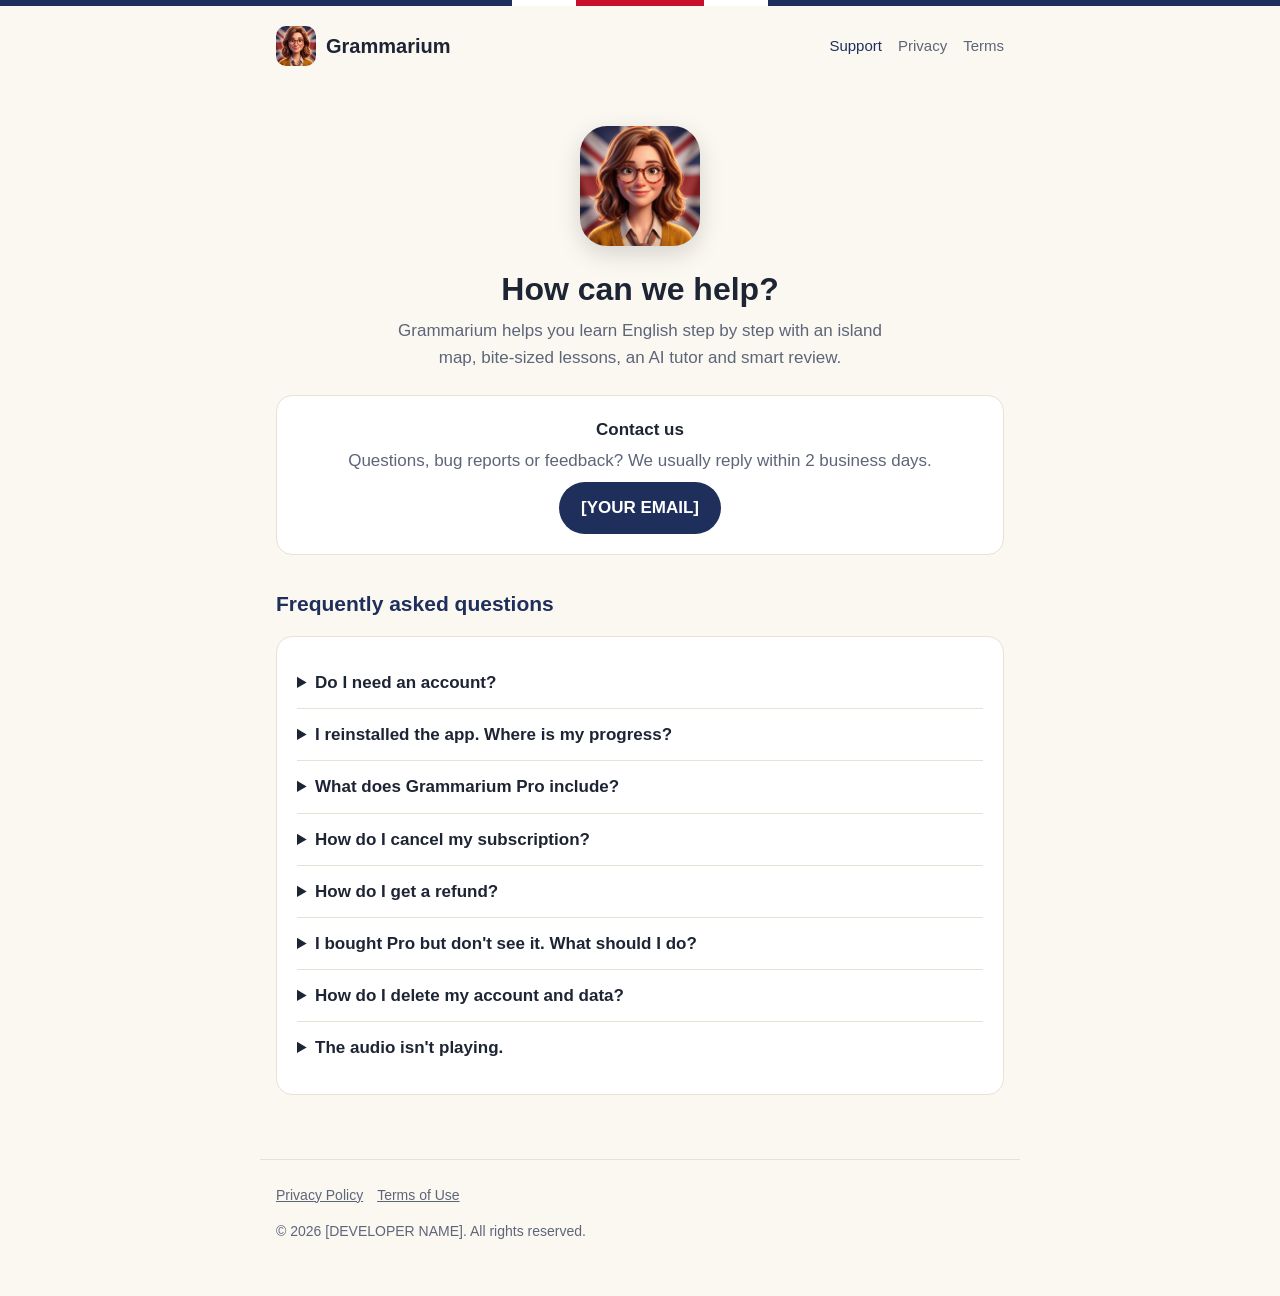
==== index.html @ 9e18abba "Add files via upload" ====
<!doctype html>
<html lang="en">
<head>
<meta charset="utf-8">
<meta name="viewport" content="width=device-width, initial-scale=1">
<title>Grammarium – Support</title>
<meta name="description" content="Support for Grammarium, the English learning app with an island map, AI tutor and smart review.">
<link rel="icon" href="favicon.png">
<link rel="stylesheet" href="style.css">
</head>
<body>
<div class="flagbar"></div>
<header class="site">
  <a class="brand" href="index.html"><img src="icon.png" alt="">Grammarium</a>
  <nav><a href="index.html" aria-current="page">Support</a><a href="privacy.html">Privacy</a><a href="terms.html">Terms</a></nav>
</header>
<main>
  <section class="hero">
    <img src="icon.png" alt="Grammarium app icon">
    <h1>How can we help?</h1>
    <p>Grammarium helps you learn English step by step with an island map, bite-sized lessons, an AI tutor and smart review.</p>
  </section>

  <div class="card contact">
    <strong>Contact us</strong>
    <p style="margin:4px 0 0;color:var(--muted)">Questions, bug reports or feedback? We usually reply within 2 business days.</p>
    <a class="mail" href="mailto:[YOUR EMAIL]">[YOUR EMAIL]</a>
  </div>

  <h2>Frequently asked questions</h2>
  <div class="card">
    <details>
      <summary>Do I need an account?</summary>
      <p>No. Grammarium creates an anonymous account automatically so your progress is saved. You don't need to enter an email or password.</p>
    </details>
    <details>
      <summary>I reinstalled the app. Where is my progress?</summary>
      <p>If you reinstall on the same device, your progress is restored automatically. Progress is not transferred between different devices.</p>
    </details>
    <details>
      <summary>What does Grammarium Pro include?</summary>
      <p>Pro removes ads and unlocks all premium features. You can see the current Pro features and prices on the subscription screen in the app.</p>
    </details>
    <details>
      <summary>How do I cancel my subscription?</summary>
      <p>Subscriptions are managed by Apple. On your iPhone, open Settings → your name → Subscriptions → Grammarium, then tap Cancel Subscription. Cancel at least 24 hours before the renewal date to avoid being charged for the next period.</p>
    </details>
    <details>
      <summary>How do I get a refund?</summary>
      <p>Refunds for App Store purchases are handled by Apple. You can request one at <a href="https://reportaproblem.apple.com">reportaproblem.apple.com</a>.</p>
    </details>
    <details>
      <summary>I bought Pro but don't see it. What should I do?</summary>
      <p>Open the subscription screen in the app and tap Restore Purchases, making sure you are signed in with the same Apple ID you used to buy. If it still doesn't work, contact us.</p>
    </details>
    <details>
      <summary>How do I delete my account and data?</summary>
      <p>Go to Settings in the app and choose Delete Account. This permanently deletes your account and learning progress from our servers. Deleting your account does not cancel an active subscription; please cancel it in your Apple ID settings.</p>
    </details>
    <details>
      <summary>The audio isn't playing.</summary>
      <p>Check that your device isn't in silent mode and the volume is up. Character voices need an internet connection; when a voice isn't available, the app uses your device's built-in voice instead.</p>
    </details>
  </div>
</main>
<footer>
  <a href="privacy.html">Privacy Policy</a><a href="terms.html">Terms of Use</a>
  <p>© 2026 [DEVELOPER NAME]. All rights reserved.</p>
</footer>
</body>
</html>
---- style.css ----
:root {
  --bg: #fbf8f2;
  --card: #ffffff;
  --ink: #1d2433;
  --muted: #5d6578;
  --navy: #1f2f5c;
  --red: #c8102e;
  --mustard: #c9922b;
  --line: #e7e1d6;
}
@media (prefers-color-scheme: dark) {
  :root {
    --bg: #12151d;
    --card: #1b1f2a;
    --ink: #eef0f5;
    --muted: #a3aabb;
    --navy: #9fb4ff;
    --red: #ff6b7d;
    --mustard: #e8b45a;
    --line: #2a3040;
  }
}
* { box-sizing: border-box; }
body {
  margin: 0;
  background: var(--bg);
  color: var(--ink);
  font-family: -apple-system, BlinkMacSystemFont, "Segoe UI", Roboto, Helvetica, Arial, sans-serif;
  line-height: 1.6;
  font-size: 17px;
}
.flagbar { height: 6px; background: linear-gradient(90deg, var(--navy) 0 40%, #fff 40% 45%, var(--red) 45% 55%, #fff 55% 60%, var(--navy) 60%); }
header.site {
  max-width: 760px; margin: 0 auto; padding: 20px 16px;
  display: flex; align-items: center; justify-content: space-between; gap: 12px; flex-wrap: wrap;
}
.brand { display: flex; align-items: center; gap: 10px; text-decoration: none; color: var(--ink); font-weight: 700; font-size: 20px; }
.brand img { width: 40px; height: 40px; border-radius: 10px; }
nav a { color: var(--muted); text-decoration: none; margin-left: 16px; font-size: 15px; }
nav a:hover, nav a[aria-current] { color: var(--navy); }
main { max-width: 760px; margin: 0 auto; padding: 8px 16px 48px; }
h1 { font-size: 32px; line-height: 1.2; margin: 16px 0 8px; }
h2 { font-size: 21px; margin: 32px 0 8px; color: var(--navy); }
.updated { color: var(--muted); font-size: 14px; margin: 0 0 24px; }
a { color: var(--navy); }
.hero { text-align: center; padding: 32px 0 8px; }
.hero img { width: 120px; height: 120px; border-radius: 27px; box-shadow: 0 8px 24px rgba(0,0,0,.15); }
.hero p { color: var(--muted); max-width: 520px; margin: 8px auto 0; }
.card { background: var(--card); border: 1px solid var(--line); border-radius: 16px; padding: 20px; margin: 16px 0; }
.contact { text-align: center; }
.contact .mail { display: inline-block; margin-top: 8px; background: var(--navy); color: #fff; padding: 12px 22px; border-radius: 999px; text-decoration: none; font-weight: 600; }
@media (prefers-color-scheme: dark) { .contact .mail { color: #12151d; } }
details { border-bottom: 1px solid var(--line); padding: 12px 0; }
details:last-child { border-bottom: 0; }
summary { cursor: pointer; font-weight: 600; }
details p { margin: 8px 0 0; color: var(--muted); }
ul { padding-left: 20px; }
footer { max-width: 760px; margin: 0 auto; padding: 24px 16px 40px; color: var(--muted); font-size: 14px; border-top: 1px solid var(--line); }
footer a { color: var(--muted); margin-right: 14px; }
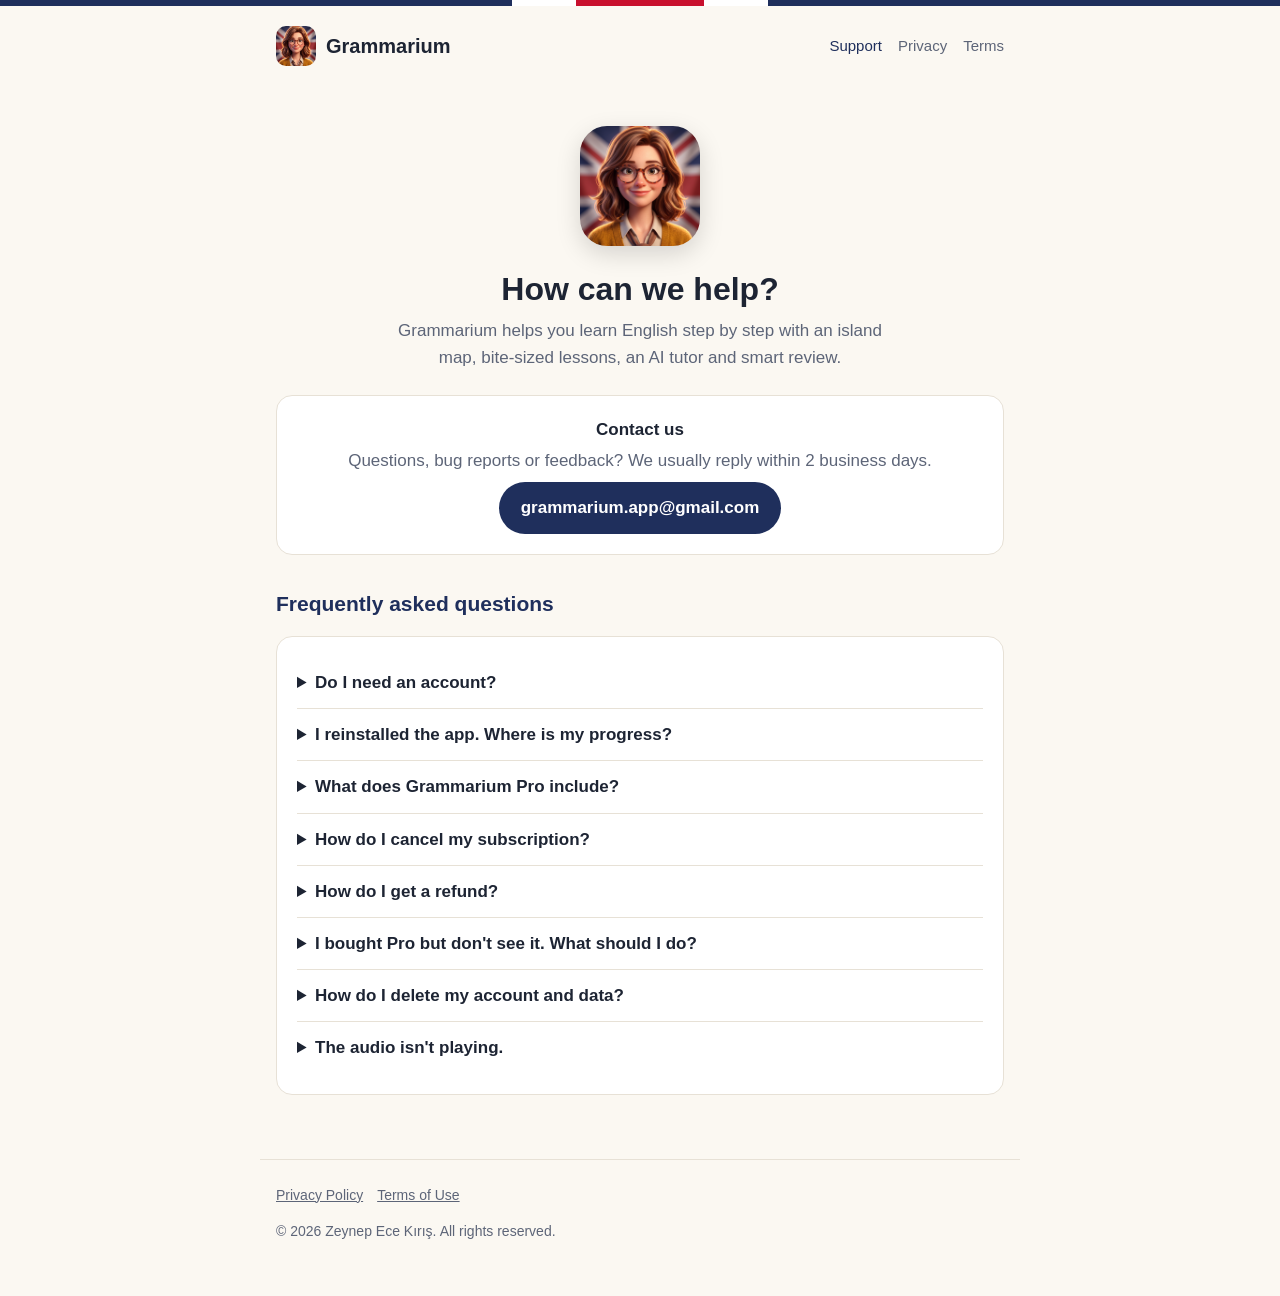
==== commit 109e191b: "Add files via upload" ====
--- a/index.html
+++ b/index.html
@@ -24,7 +24,7 @@
   <div class="card contact">
     <strong>Contact us</strong>
     <p style="margin:4px 0 0;color:var(--muted)">Questions, bug reports or feedback? We usually reply within 2 business days.</p>
-    <a class="mail" href="mailto:[YOUR EMAIL]">[YOUR EMAIL]</a>
+    <a class="mail" href="mailto:grammarium.app@gmail.com">grammarium.app@gmail.com</a>
   </div>
 
   <h2>Frequently asked questions</h2>
@@ -65,7 +65,7 @@
 </main>
 <footer>
   <a href="privacy.html">Privacy Policy</a><a href="terms.html">Terms of Use</a>
-  <p>© 2026 [DEVELOPER NAME]. All rights reserved.</p>
+  <p>© 2026 Zeynep Ece Kırış. All rights reserved.</p>
 </footer>
 </body>
 </html>
